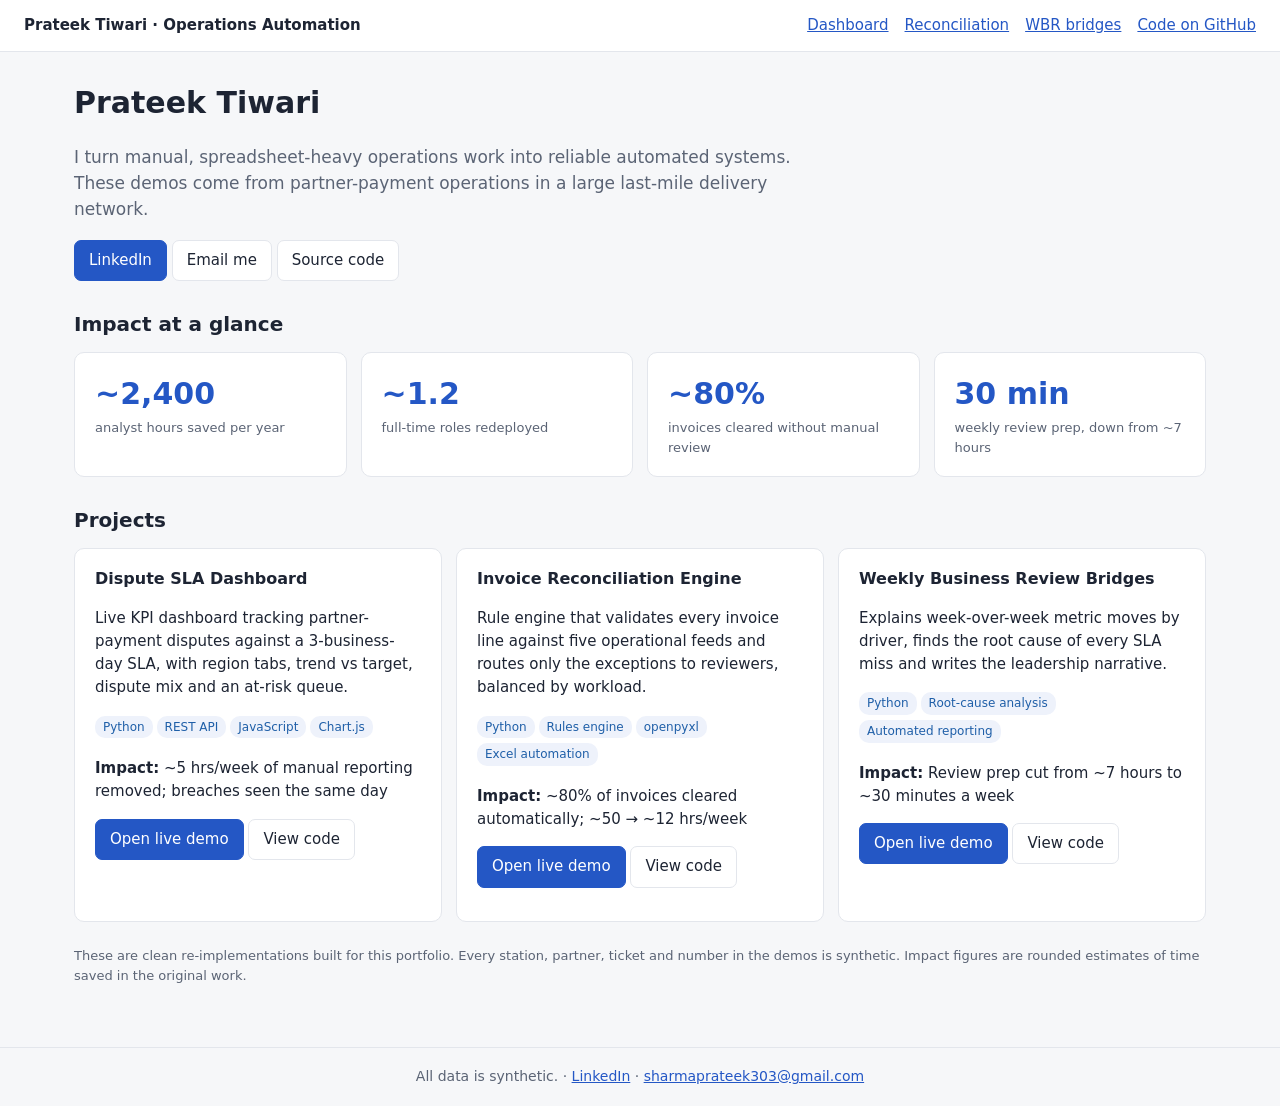
==== docs/index.html @ c4f5d3ed "Add live demo site (GitHub Pages) and demo links" ====
<!DOCTYPE html>
<html lang="en"><head><meta charset="utf-8"><meta name="viewport" content="width=device-width, initial-scale=1">
<title>Portfolio | Prateek Tiwari</title><link rel="stylesheet" href="assets/site.css"></head>
<body><header class="top"><a class="brand" href="">Prateek Tiwari · Operations Automation</a>
<a href="dashboard/">Dashboard</a><a href="reconciliation/">Reconciliation</a><a href="bridges/">WBR bridges</a>
<a href="https://github.com/sharmaprateek303-afk/operations-automation-portfolio">Code on GitHub</a></header>
<main><h1>Prateek Tiwari</h1>
<p class="muted" style="font-size:17px;max-width:760px">I turn manual, spreadsheet-heavy operations work into reliable automated
systems. These demos come from partner-payment operations in a large last-mile delivery network.</p>
<p><a class="btn primary" href="https://www.linkedin.com/in/prateek-tiwari-377262135/">LinkedIn</a> <a class="btn" href="mailto:sharmaprateek303@gmail.com">Email me</a>
<a class="btn" href="https://github.com/sharmaprateek303-afk/operations-automation-portfolio">Source code</a></p>
<h2>Impact at a glance</h2><div class="grid g4"><div class="card stat"><div class="v">~2,400</div><div class="l">analyst hours saved per year</div></div><div class="card stat"><div class="v">~1.2</div><div class="l">full-time roles redeployed</div></div><div class="card stat"><div class="v">~80%</div><div class="l">invoices cleared without manual review</div></div><div class="card stat"><div class="v">30 min</div><div class="l">weekly review prep, down from ~7 hours</div></div></div>
<h2>Projects</h2><div class="grid g3"><article class="card"><h3 style="margin-top:0">Dispute SLA Dashboard</h3><p>Live KPI dashboard tracking partner-payment disputes against a 3-business-day SLA, with region tabs, trend vs target, dispute mix and an at-risk queue.</p>
<p><span class="tag">Python</span><span class="tag">REST API</span><span class="tag">JavaScript</span><span class="tag">Chart.js</span></p><p><strong>Impact:</strong> ~5 hrs/week of manual reporting removed; breaches seen the same day</p>
<p><a class="btn primary" href="dashboard/">Open live demo</a> <a class="btn" href="https://github.com/sharmaprateek303-afk/operations-automation-portfolio/tree/main/01-dispute-sla-dashboard">View code</a></p></article><article class="card"><h3 style="margin-top:0">Invoice Reconciliation Engine</h3><p>Rule engine that validates every invoice line against five operational feeds and routes only the exceptions to reviewers, balanced by workload.</p>
<p><span class="tag">Python</span><span class="tag">Rules engine</span><span class="tag">openpyxl</span><span class="tag">Excel automation</span></p><p><strong>Impact:</strong> ~80% of invoices cleared automatically; ~50 → ~12 hrs/week</p>
<p><a class="btn primary" href="reconciliation/">Open live demo</a> <a class="btn" href="https://github.com/sharmaprateek303-afk/operations-automation-portfolio/tree/main/02-invoice-reconciliation">View code</a></p></article><article class="card"><h3 style="margin-top:0">Weekly Business Review Bridges</h3><p>Explains week-over-week metric moves by driver, finds the root cause of every SLA miss and writes the leadership narrative.</p>
<p><span class="tag">Python</span><span class="tag">Root-cause analysis</span><span class="tag">Automated reporting</span></p><p><strong>Impact:</strong> Review prep cut from ~7 hours to ~30 minutes a week</p>
<p><a class="btn primary" href="bridges/">Open live demo</a> <a class="btn" href="https://github.com/sharmaprateek303-afk/operations-automation-portfolio/tree/main/03-weekly-business-review-bridges">View code</a></p></article></div>
<p class="note" style="margin-top:24px">These are clean re-implementations built for this portfolio. Every station, partner,
ticket and number in the demos is synthetic. Impact figures are rounded estimates of time saved in the original work.</p></main>
<footer>All data is synthetic. · <a href="https://www.linkedin.com/in/prateek-tiwari-377262135/">LinkedIn</a> · <a href="mailto:sharmaprateek303@gmail.com">sharmaprateek303@gmail.com</a></footer>
</body></html>
---- docs/assets/site.css ----
:root{--bg:#f6f7f9;--card:#fff;--ink:#1d2433;--muted:#5b6475;--line:#e3e6ec;--accent:#2457c5;
--good:#1a7f37;--bad:#b42318;--blue:#1f5fa8}
*{box-sizing:border-box}body{margin:0;font:15px/1.55 system-ui,-apple-system,"Segoe UI",sans-serif;background:var(--bg);color:var(--ink)}
a{color:var(--accent)}a:focus-visible,button:focus-visible,summary:focus-visible{outline:2px solid var(--accent);outline-offset:2px}
header.top{background:var(--card);border-bottom:1px solid var(--line);padding:14px 24px;display:flex;gap:16px;align-items:center;flex-wrap:wrap}
header.top .brand{font-weight:600;margin-right:auto;text-decoration:none;color:var(--ink)}
main{max-width:1180px;margin:0 auto;padding:28px 24px 48px}
.card{background:var(--card);border:1px solid var(--line);border-radius:10px;padding:18px 20px}
.grid{display:grid;gap:14px}.g4{grid-template-columns:repeat(auto-fit,minmax(200px,1fr))}.g3{grid-template-columns:repeat(auto-fit,minmax(300px,1fr))}
.stat .v{font-size:30px;font-weight:700;color:var(--accent)}.stat .l{color:var(--muted);font-size:13px}
.muted{color:var(--muted)}h1{font-size:30px;margin:0 0 6px}h2{font-size:20px;margin:28px 0 12px}h3{font-size:16px;margin:20px 0 8px}
.btn{display:inline-block;padding:8px 14px;border-radius:7px;border:1px solid var(--line);background:var(--card);color:var(--ink);text-decoration:none;font:inherit;cursor:pointer}
.btn.primary{background:var(--accent);border-color:var(--accent);color:#fff}
.tag{display:inline-block;font-size:12px;padding:2px 8px;border-radius:10px;background:#eef2fb;color:var(--blue);margin:0 4px 4px 0}
table{border-collapse:collapse;width:100%;background:var(--card)}th,td{padding:7px 9px;border-bottom:1px solid var(--line);text-align:left;vertical-align:top}
th{font-size:12px;color:var(--muted);text-transform:uppercase;letter-spacing:.03em}td.num,th.num{text-align:right}
.pill{display:inline-block;padding:1px 9px;border-radius:10px;font-size:12px;font-weight:600}
.Y{background:#e6f4ea;color:var(--good)}.Yf{background:#e3eefb;color:var(--blue)}.N{background:#fde8e7;color:var(--bad)}.NA{background:#eee;color:var(--muted)}
details{background:var(--card);border:1px solid var(--line);border-radius:8px;margin-bottom:8px}
details summary{padding:10px 14px;cursor:pointer;display:flex;gap:12px;flex-wrap:wrap;align-items:center}
details .body{padding:0 14px 14px;overflow-x:auto}
.filters{display:flex;gap:6px;flex-wrap:wrap;margin:10px 0 14px}.filters button[aria-pressed=true]{background:var(--accent);color:#fff;border-color:var(--accent)}
.doc{max-width:900px}.doc table{margin:8px 0 18px}.doc p{margin:10px 0}.note{font-size:13px;color:var(--muted)}
footer{border-top:1px solid var(--line);padding:18px 24px;text-align:center;color:var(--muted);font-size:14px}
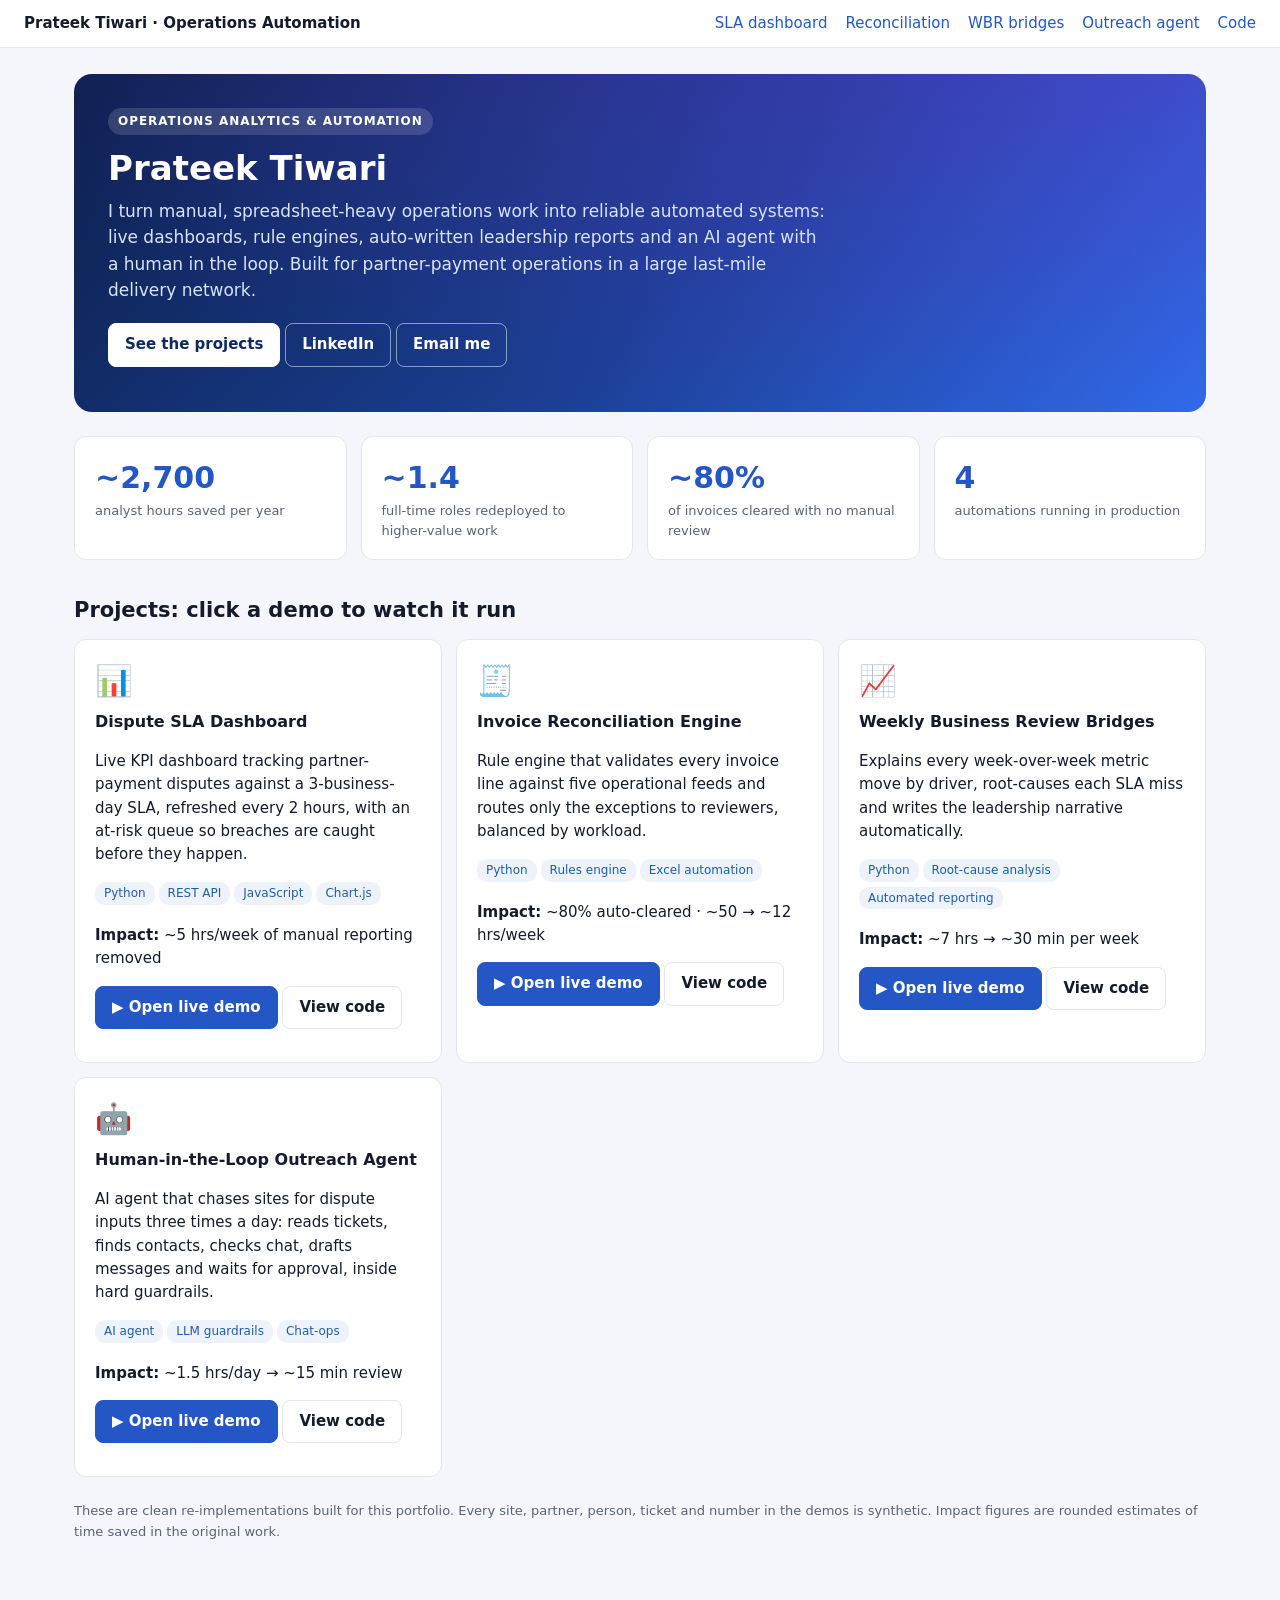
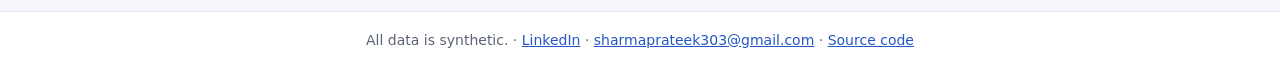
==== commit b41749ab: "Add human-in-the-loop outreach agent; interactive demo pages for all projects" ====
--- a/docs/index.html
+++ b/docs/index.html
@@ -1,23 +1,27 @@
 <!DOCTYPE html>
 <html lang="en"><head><meta charset="utf-8"><meta name="viewport" content="width=device-width, initial-scale=1">
-<title>Portfolio | Prateek Tiwari</title><link rel="stylesheet" href="assets/site.css"></head>
+<title>Portfolio | Prateek Tiwari</title><meta name="description" content="Operations automation portfolio by Prateek Tiwari">
+<link rel="stylesheet" href="assets/site.css"></head>
 <body><header class="top"><a class="brand" href="">Prateek Tiwari · Operations Automation</a>
-<a href="dashboard/">Dashboard</a><a href="reconciliation/">Reconciliation</a><a href="bridges/">WBR bridges</a>
-<a href="https://github.com/sharmaprateek303-afk/operations-automation-portfolio">Code on GitHub</a></header>
-<main><h1>Prateek Tiwari</h1>
-<p class="muted" style="font-size:17px;max-width:760px">I turn manual, spreadsheet-heavy operations work into reliable automated
-systems. These demos come from partner-payment operations in a large last-mile delivery network.</p>
-<p><a class="btn primary" href="https://www.linkedin.com/in/prateek-tiwari-377262135/">LinkedIn</a> <a class="btn" href="mailto:sharmaprateek303@gmail.com">Email me</a>
-<a class="btn" href="https://github.com/sharmaprateek303-afk/operations-automation-portfolio">Source code</a></p>
-<h2>Impact at a glance</h2><div class="grid g4"><div class="card stat"><div class="v">~2,400</div><div class="l">analyst hours saved per year</div></div><div class="card stat"><div class="v">~1.2</div><div class="l">full-time roles redeployed</div></div><div class="card stat"><div class="v">~80%</div><div class="l">invoices cleared without manual review</div></div><div class="card stat"><div class="v">30 min</div><div class="l">weekly review prep, down from ~7 hours</div></div></div>
-<h2>Projects</h2><div class="grid g3"><article class="card"><h3 style="margin-top:0">Dispute SLA Dashboard</h3><p>Live KPI dashboard tracking partner-payment disputes against a 3-business-day SLA, with region tabs, trend vs target, dispute mix and an at-risk queue.</p>
-<p><span class="tag">Python</span><span class="tag">REST API</span><span class="tag">JavaScript</span><span class="tag">Chart.js</span></p><p><strong>Impact:</strong> ~5 hrs/week of manual reporting removed; breaches seen the same day</p>
-<p><a class="btn primary" href="dashboard/">Open live demo</a> <a class="btn" href="https://github.com/sharmaprateek303-afk/operations-automation-portfolio/tree/main/01-dispute-sla-dashboard">View code</a></p></article><article class="card"><h3 style="margin-top:0">Invoice Reconciliation Engine</h3><p>Rule engine that validates every invoice line against five operational feeds and routes only the exceptions to reviewers, balanced by workload.</p>
-<p><span class="tag">Python</span><span class="tag">Rules engine</span><span class="tag">openpyxl</span><span class="tag">Excel automation</span></p><p><strong>Impact:</strong> ~80% of invoices cleared automatically; ~50 → ~12 hrs/week</p>
-<p><a class="btn primary" href="reconciliation/">Open live demo</a> <a class="btn" href="https://github.com/sharmaprateek303-afk/operations-automation-portfolio/tree/main/02-invoice-reconciliation">View code</a></p></article><article class="card"><h3 style="margin-top:0">Weekly Business Review Bridges</h3><p>Explains week-over-week metric moves by driver, finds the root cause of every SLA miss and writes the leadership narrative.</p>
-<p><span class="tag">Python</span><span class="tag">Root-cause analysis</span><span class="tag">Automated reporting</span></p><p><strong>Impact:</strong> Review prep cut from ~7 hours to ~30 minutes a week</p>
-<p><a class="btn primary" href="bridges/">Open live demo</a> <a class="btn" href="https://github.com/sharmaprateek303-afk/operations-automation-portfolio/tree/main/03-weekly-business-review-bridges">View code</a></p></article></div>
-<p class="note" style="margin-top:24px">These are clean re-implementations built for this portfolio. Every station, partner,
-ticket and number in the demos is synthetic. Impact figures are rounded estimates of time saved in the original work.</p></main>
-<footer>All data is synthetic. · <a href="https://www.linkedin.com/in/prateek-tiwari-377262135/">LinkedIn</a> · <a href="mailto:sharmaprateek303@gmail.com">sharmaprateek303@gmail.com</a></footer>
+<a href="dashboard/">SLA dashboard</a><a href="reconciliation/">Reconciliation</a><a href="bridges/">WBR bridges</a>
+<a href="outreach/">Outreach agent</a><a href="https://github.com/sharmaprateek303-afk/operations-automation-portfolio">Code</a></header>
+<main><section class="hero"><span class="eyebrow">Operations analytics &amp; automation</span>
+<h1>Prateek Tiwari</h1><p class="lead">I turn manual, spreadsheet-heavy operations work into reliable automated systems:
+live dashboards, rule engines, auto-written leadership reports and an AI agent with a human in the loop. Built for
+partner-payment operations in a large last-mile delivery network.</p>
+<p><a class="btn light" href="#projects">See the projects</a> <a class="btn ghost" href="https://www.linkedin.com/in/prateek-tiwari-377262135/">LinkedIn</a>
+<a class="btn ghost" href="mailto:sharmaprateek303@gmail.com">Email me</a></p></section>
+<div class="grid g4"><div class="card stat"><div class="v">~2,700</div><div class="l">analyst hours saved per year</div></div><div class="card stat"><div class="v">~1.4</div><div class="l">full-time roles redeployed to higher-value work</div></div><div class="card stat"><div class="v">~80%</div><div class="l">of invoices cleared with no manual review</div></div><div class="card stat"><div class="v">4</div><div class="l">automations running in production</div></div></div>
+<h2 id="projects">Projects: click a demo to watch it run</h2><div class="grid g2"><article class="card"><div style="font-size:30px" aria-hidden="true">📊</div><h3 style="margin-top:6px">Dispute SLA Dashboard</h3><p>Live KPI dashboard tracking partner-payment disputes against a 3-business-day SLA, refreshed every 2 hours, with an at-risk queue so breaches are caught before they happen.</p>
+<p><span class="tag">Python</span><span class="tag">REST API</span><span class="tag">JavaScript</span><span class="tag">Chart.js</span></p><p><strong>Impact:</strong> ~5 hrs/week of manual reporting removed</p>
+<p><a class="btn primary" href="dashboard/">▶ Open live demo</a> <a class="btn" href="https://github.com/sharmaprateek303-afk/operations-automation-portfolio/tree/main/01-dispute-sla-dashboard">View code</a></p></article><article class="card"><div style="font-size:30px" aria-hidden="true">🧾</div><h3 style="margin-top:6px">Invoice Reconciliation Engine</h3><p>Rule engine that validates every invoice line against five operational feeds and routes only the exceptions to reviewers, balanced by workload.</p>
+<p><span class="tag">Python</span><span class="tag">Rules engine</span><span class="tag">Excel automation</span></p><p><strong>Impact:</strong> ~80% auto-cleared · ~50 → ~12 hrs/week</p>
+<p><a class="btn primary" href="reconciliation/">▶ Open live demo</a> <a class="btn" href="https://github.com/sharmaprateek303-afk/operations-automation-portfolio/tree/main/02-invoice-reconciliation">View code</a></p></article><article class="card"><div style="font-size:30px" aria-hidden="true">📈</div><h3 style="margin-top:6px">Weekly Business Review Bridges</h3><p>Explains every week-over-week metric move by driver, root-causes each SLA miss and writes the leadership narrative automatically.</p>
+<p><span class="tag">Python</span><span class="tag">Root-cause analysis</span><span class="tag">Automated reporting</span></p><p><strong>Impact:</strong> ~7 hrs → ~30 min per week</p>
+<p><a class="btn primary" href="bridges/">▶ Open live demo</a> <a class="btn" href="https://github.com/sharmaprateek303-afk/operations-automation-portfolio/tree/main/03-weekly-business-review-bridges">View code</a></p></article><article class="card"><div style="font-size:30px" aria-hidden="true">🤖</div><h3 style="margin-top:6px">Human-in-the-Loop Outreach Agent</h3><p>AI agent that chases sites for dispute inputs three times a day: reads tickets, finds contacts, checks chat, drafts messages and waits for approval, inside hard guardrails.</p>
+<p><span class="tag">AI agent</span><span class="tag">LLM guardrails</span><span class="tag">Chat-ops</span></p><p><strong>Impact:</strong> ~1.5 hrs/day → ~15 min review</p>
+<p><a class="btn primary" href="outreach/">▶ Open live demo</a> <a class="btn" href="https://github.com/sharmaprateek303-afk/operations-automation-portfolio/tree/main/04-outreach-agent">View code</a></p></article></div>
+<p class="note" style="margin-top:24px">These are clean re-implementations built for this portfolio. Every site, partner,
+person, ticket and number in the demos is synthetic. Impact figures are rounded estimates of time saved in the original work.</p></main>
+<footer>All data is synthetic. · <a href="https://www.linkedin.com/in/prateek-tiwari-377262135/">LinkedIn</a> · <a href="mailto:sharmaprateek303@gmail.com">sharmaprateek303@gmail.com</a> · <a href="https://github.com/sharmaprateek303-afk/operations-automation-portfolio">Source code</a></footer>
 </body></html>
--- a/docs/assets/site.css
+++ b/docs/assets/site.css
@@ -1,24 +1,85 @@
-:root{--bg:#f6f7f9;--card:#fff;--ink:#1d2433;--muted:#5b6475;--line:#e3e6ec;--accent:#2457c5;
---good:#1a7f37;--bad:#b42318;--blue:#1f5fa8}
-*{box-sizing:border-box}body{margin:0;font:15px/1.55 system-ui,-apple-system,"Segoe UI",sans-serif;background:var(--bg);color:var(--ink)}
-a{color:var(--accent)}a:focus-visible,button:focus-visible,summary:focus-visible{outline:2px solid var(--accent);outline-offset:2px}
-header.top{background:var(--card);border-bottom:1px solid var(--line);padding:14px 24px;display:flex;gap:16px;align-items:center;flex-wrap:wrap}
-header.top .brand{font-weight:600;margin-right:auto;text-decoration:none;color:var(--ink)}
-main{max-width:1180px;margin:0 auto;padding:28px 24px 48px}
-.card{background:var(--card);border:1px solid var(--line);border-radius:10px;padding:18px 20px}
-.grid{display:grid;gap:14px}.g4{grid-template-columns:repeat(auto-fit,minmax(200px,1fr))}.g3{grid-template-columns:repeat(auto-fit,minmax(300px,1fr))}
-.stat .v{font-size:30px;font-weight:700;color:var(--accent)}.stat .l{color:var(--muted);font-size:13px}
-.muted{color:var(--muted)}h1{font-size:30px;margin:0 0 6px}h2{font-size:20px;margin:28px 0 12px}h3{font-size:16px;margin:20px 0 8px}
-.btn{display:inline-block;padding:8px 14px;border-radius:7px;border:1px solid var(--line);background:var(--card);color:var(--ink);text-decoration:none;font:inherit;cursor:pointer}
-.btn.primary{background:var(--accent);border-color:var(--accent);color:#fff}
-.tag{display:inline-block;font-size:12px;padding:2px 8px;border-radius:10px;background:#eef2fb;color:var(--blue);margin:0 4px 4px 0}
+:root{--bg:#f4f6fb;--card:#fff;--ink:#141b2d;--muted:#5b6475;--line:#e3e6ec;--accent:#2457c5;--accent2:#7c3aed;
+--good:#1a7f37;--bad:#b42318;--blue:#1f5fa8;--warn:#9a6700}
+*{box-sizing:border-box}html{scroll-behavior:smooth}
+body{margin:0;font:15px/1.55 system-ui,-apple-system,"Segoe UI",sans-serif;background:var(--bg);color:var(--ink)}
+a{color:var(--accent)}a:focus-visible,button:focus-visible,summary:focus-visible,input:focus-visible{outline:2px solid var(--accent);outline-offset:2px}
+header.top{background:var(--card);border-bottom:1px solid var(--line);padding:12px 24px;display:flex;gap:18px;align-items:center;flex-wrap:wrap;position:sticky;top:0;z-index:5}
+header.top .brand{font-weight:700;margin-right:auto;text-decoration:none;color:var(--ink)}
+header.top a{text-decoration:none}
+main{max-width:1180px;margin:0 auto;padding:26px 24px 56px}
+.card{background:var(--card);border:1px solid var(--line);border-radius:12px;padding:18px 20px}
+.grid{display:grid;gap:14px}.g2{grid-template-columns:repeat(auto-fit,minmax(340px,1fr))}.g3{grid-template-columns:repeat(auto-fit,minmax(300px,1fr))}
+.g4{grid-template-columns:repeat(auto-fit,minmax(200px,1fr))}
+.stat .v{font-size:30px;font-weight:800;color:var(--accent);font-variant-numeric:tabular-nums}.stat .l{color:var(--muted);font-size:13px}
+.muted{color:var(--muted)}h1{font-size:34px;line-height:1.15;margin:0 0 10px}h2{font-size:21px;margin:34px 0 12px}h3{font-size:16px;margin:18px 0 8px}
+.btn{display:inline-flex;align-items:center;gap:6px;padding:9px 16px;border-radius:8px;border:1px solid var(--line);background:var(--card);color:var(--ink);text-decoration:none;font:inherit;font-weight:600;cursor:pointer}
+.btn.primary{background:var(--accent);border-color:var(--accent);color:#fff}.btn.light{background:#fff;color:#0f2a5c;border-color:#fff}
+.btn.ghost{background:transparent;color:#fff;border-color:rgba(255,255,255,.5)}.btn[disabled]{opacity:.5;cursor:default}
+.tag{display:inline-block;font-size:12px;padding:2px 9px;border-radius:10px;background:#eef2fb;color:var(--blue);margin:0 4px 4px 0}
 table{border-collapse:collapse;width:100%;background:var(--card)}th,td{padding:7px 9px;border-bottom:1px solid var(--line);text-align:left;vertical-align:top}
 th{font-size:12px;color:var(--muted);text-transform:uppercase;letter-spacing:.03em}td.num,th.num{text-align:right}
-.pill{display:inline-block;padding:1px 9px;border-radius:10px;font-size:12px;font-weight:600}
+.pill{display:inline-block;padding:1px 9px;border-radius:10px;font-size:12px;font-weight:600;white-space:nowrap}
 .Y{background:#e6f4ea;color:var(--good)}.Yf{background:#e3eefb;color:var(--blue)}.N{background:#fde8e7;color:var(--bad)}.NA{background:#eee;color:var(--muted)}
 details{background:var(--card);border:1px solid var(--line);border-radius:8px;margin-bottom:8px}
 details summary{padding:10px 14px;cursor:pointer;display:flex;gap:12px;flex-wrap:wrap;align-items:center}
 details .body{padding:0 14px 14px;overflow-x:auto}
-.filters{display:flex;gap:6px;flex-wrap:wrap;margin:10px 0 14px}.filters button[aria-pressed=true]{background:var(--accent);color:#fff;border-color:var(--accent)}
-.doc{max-width:900px}.doc table{margin:8px 0 18px}.doc p{margin:10px 0}.note{font-size:13px;color:var(--muted)}
-footer{border-top:1px solid var(--line);padding:18px 24px;text-align:center;color:var(--muted);font-size:14px}
+.filters{display:flex;gap:6px;flex-wrap:wrap;margin:10px 0 14px;align-items:center}.filters button[aria-pressed=true]{background:var(--accent);color:#fff;border-color:var(--accent)}
+.filters input{font:inherit;padding:8px 10px;border:1px solid var(--line);border-radius:8px;min-width:220px}
+.note{font-size:13px;color:var(--muted)}
+footer{border-top:1px solid var(--line);padding:18px 24px;text-align:center;color:var(--muted);font-size:14px;background:var(--card)}
+/* hero */
+.hero{background:radial-gradient(1200px 400px at 90% -10%,#7c3aed55,transparent),linear-gradient(135deg,#0b1f4a,#1b3f94 55%,#2f6bea);color:#fff;border-radius:18px;padding:34px 34px 30px;margin-bottom:24px;position:relative;overflow:hidden}
+.hero h1{color:#fff}.hero p.lead{color:#d7e3ff;font-size:17px;max-width:720px;margin:0 0 20px}
+.hero .eyebrow{display:inline-block;font-size:12px;font-weight:700;letter-spacing:.08em;text-transform:uppercase;background:rgba(255,255,255,.14);padding:4px 10px;border-radius:20px;margin-bottom:14px}
+.ba{display:grid;grid-template-columns:1fr auto 1fr;gap:14px;align-items:stretch;margin:6px 0 22px;max-width:820px}
+.ba .box{background:rgba(255,255,255,.1);border:1px solid rgba(255,255,255,.18);border-radius:12px;padding:14px 16px}
+.ba .box.after{background:rgba(255,255,255,.18);border-color:rgba(255,255,255,.4)}
+.ba .k{font-size:12px;text-transform:uppercase;letter-spacing:.06em;color:#b9cbff}.ba .big{font-size:30px;font-weight:800}.ba .s{color:#d7e3ff;font-size:13px}
+.ba .arrow{display:grid;place-items:center;font-size:26px;color:#ffd166}
+@media (max-width:640px){.ba{grid-template-columns:1fr}.ba .arrow{transform:rotate(90deg)}}
+/* pipeline */
+.pipeline{display:flex;align-items:center;flex-wrap:wrap;gap:0;margin:8px 0}
+.node{background:var(--card);border:1px solid var(--line);border-radius:12px;padding:12px 14px;min-width:135px;text-align:center;box-shadow:0 1px 2px #0000000d}
+.node .n{font-size:24px;font-weight:800;color:var(--accent);font-variant-numeric:tabular-nums}.node .t{font-size:12px;color:var(--muted)}
+.node.good .n{color:var(--good)}.node.bad .n{color:var(--bad)}
+.flow{flex:1;min-width:26px;height:4px;margin:0 6px;border-radius:2px;background:repeating-linear-gradient(90deg,var(--accent) 0 10px,#c9d6f5 10px 20px);background-size:40px 4px;animation:flow 1s linear infinite}
+.split{display:flex;flex-direction:column;gap:10px}
+@keyframes flow{to{background-position:40px 0}}
+/* run console */
+.console{display:grid;grid-template-columns:1.1fr 1fr;gap:14px}@media (max-width:900px){.console{grid-template-columns:1fr}}
+.counters{display:grid;grid-template-columns:repeat(4,1fr);gap:10px;margin-bottom:12px}
+.counter{background:var(--card);border:1px solid var(--line);border-radius:10px;padding:10px 12px}
+.counter .v{font-size:26px;font-weight:800;font-variant-numeric:tabular-nums}.counter .l{font-size:12px;color:var(--muted)}
+.progress{height:8px;background:var(--line);border-radius:6px;overflow:hidden;margin:6px 0 12px}.progress>div{height:100%;width:0;background:linear-gradient(90deg,var(--accent),var(--accent2));transition:width .12s}
+.terminal{font:13px/1.6 ui-monospace,SFMono-Regular,Consolas,monospace;background:#0b1220;color:#cbd5e1;border-radius:12px;padding:14px 16px;height:300px;overflow:hidden;position:relative}
+.terminal .ln{white-space:nowrap;overflow:hidden;text-overflow:ellipsis}.terminal .ok{color:#4ade80}.terminal .fb{color:#60a5fa}.terminal .rv{color:#f87171}.terminal .dim{color:#64748b}.terminal .hd{color:#fbbf24}
+.terminal::after{content:"";position:absolute;inset:auto 0 0 0;height:40px;background:linear-gradient(transparent,#0b1220)}
+/* steps */
+.steps{list-style:none;margin:0;padding:0}
+.steps li{display:flex;gap:12px;align-items:flex-start;padding:9px 0;border-bottom:1px dashed var(--line);color:var(--muted);transition:color .2s}
+.steps li:last-child{border-bottom:0}.steps .ic{flex:0 0 24px;height:24px;border-radius:50%;border:2px solid var(--line);display:grid;place-items:center;font-size:13px;font-weight:700}
+.steps li.active{color:var(--ink)}.steps li.active .ic{border-color:var(--accent);border-top-color:transparent;animation:spin .8s linear infinite}
+.steps li.done{color:var(--ink)}.steps li.done .ic{background:var(--good);border-color:var(--good);color:#fff}
+.steps li.gate .ic{background:#fff4d6;border-color:var(--warn);color:var(--warn)}
+.steps .d{font-size:13px;color:var(--muted)}
+@keyframes spin{to{transform:rotate(360deg)}}
+/* tabs */
+.tabs{display:flex;gap:6px;margin:6px 0 14px;flex-wrap:wrap}.tabs button{border:1px solid var(--line);background:var(--card);padding:7px 16px;border-radius:20px;font:inherit;font-weight:600;cursor:pointer}
+.tabs button[aria-selected=true]{background:var(--ink);color:#fff;border-color:var(--ink)}
+.chart-box{position:relative;height:300px}
+.alert{border-left:4px solid var(--warn);background:#fffaeb}.alert.bad{border-left-color:var(--bad);background:#fff5f4}
+.typed{font-size:16px;line-height:1.7;min-height:7em}.typed::after{content:"▍";color:var(--accent);animation:blink 1s step-end infinite}.typed.done::after{content:""}
+@keyframes blink{50%{opacity:0}}
+.hidden{display:none !important}.fade{animation:fade .5s ease both}@keyframes fade{from{opacity:0;transform:translateY(8px)}to{opacity:1;transform:none}}
+/* chat window */
+.chat{background:#1a1d21;color:#d1d2d3;border-radius:12px;overflow:hidden;border:1px solid #2c2f33}
+.chat .bar{background:#3f0e40;color:#fff;padding:10px 14px;font-weight:700;display:flex;justify-content:space-between}
+.chat .feed{padding:10px 14px;height:420px;overflow-y:auto}
+.msg{display:flex;gap:10px;padding:9px 0;border-bottom:1px solid #2c2f33}.msg:last-child{border-bottom:0}
+.avatar{flex:0 0 34px;height:34px;border-radius:8px;background:linear-gradient(135deg,#2457c5,#7c3aed);color:#fff;display:grid;place-items:center;font-weight:800;font-size:13px}
+.msg .who{font-weight:700;color:#fff}.msg .to{font-size:12px;color:#9ca3af}.msg .txt{color:#e5e7eb}.msg .txt a{color:#7dd3fc}
+.checks{display:flex;gap:3px}.checks span{width:14px;height:14px;border-radius:50%;background:var(--good);display:inline-block}.checks span.f{background:var(--bad)}
+.gate{border:2px dashed var(--warn);background:#fffaeb}
+.guard{display:flex;gap:12px;align-items:flex-start}.guard .gi{flex:0 0 36px;height:36px;border-radius:10px;background:#eef2fb;display:grid;place-items:center;font-size:18px}
+.doc table{margin:8px 0 18px}.doc p{margin:10px 0}
+@media (prefers-reduced-motion: reduce){.flow,.steps li.active .ic,.typed::after{animation:none}}
